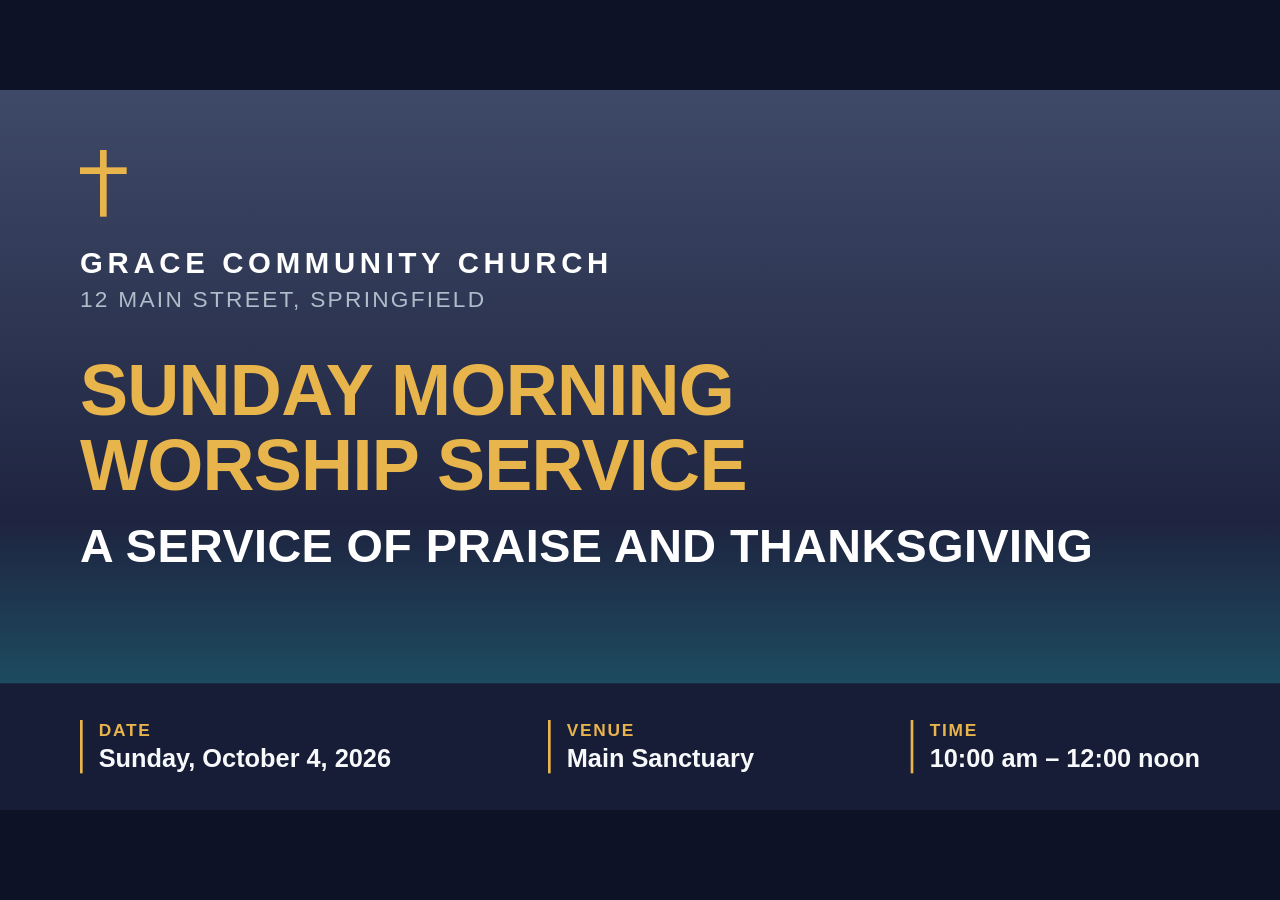
==== church-live-hosting-program/index.html @ 4b013458 "Add Church Live Hosting Program: a reusable, config-driven version for any church New self-contained" ====
<!DOCTYPE html>
<html lang="en">
<head>
  <meta charset="utf-8">
  <meta name="viewport" content="width=device-width, initial-scale=1">
  <title>Program</title>
  <meta name="description" content="Projector slideshow of the church program, driven from config.js.">
  <link rel="stylesheet" href="style.css">
  <script src="config.js"></script>
  <script src="theme.js"></script>
</head>
<body class="nobar">
  <div id="stage" class="stage" aria-live="polite"></div>

  <div id="progress" class="progress" aria-hidden="true"><i></i></div>
  <div id="toast" class="toast" role="status"></div>
  <div id="black" class="black" hidden></div>

  <nav class="controls" aria-label="Slideshow controls">
    <button type="button" data-act="prev" title="Previous (←)" aria-label="Previous slide">&#8592;</button>
    <span id="counter" class="counter">1 / 1</span>
    <button type="button" data-act="next" title="Next (→)" aria-label="Next slide">&#8594;</button>
    <span class="sep" aria-hidden="true"></span>
    <button type="button" data-act="index" title="Program list (G)">Program</button>
    <button type="button" data-act="theme" title="Dark / light (T)">Theme</button>
    <button type="button" data-act="full" title="Fullscreen (F)">Fullscreen</button>
    <button type="button" data-act="help" title="Shortcuts (?)">?</button>
  </nav>

  <section id="index" class="overlay" hidden aria-label="Program list">
    <div class="panel">
      <h2>Program list</h2>
      <ol id="indexList"></ol>
      <p class="hint">Click an item, or press Esc to close.</p>
    </div>
  </section>

  <section id="help" class="overlay" hidden aria-label="Keyboard shortcuts">
    <div class="panel narrow">
      <h2>Keyboard shortcuts</h2>
      <dl>
        <dt>→ ↓ Space PgDn</dt><dd>Next slide</dd>
        <dt>← ↑ Backspace PgUp</dt><dd>Previous slide</dd>
        <dt>Home / End</dt><dd>First / last slide</dd>
        <dt>12 then Enter</dt><dd>Jump to program item 12</dd>
        <dt>G</dt><dd>Program list</dd>
        <dt>F</dt><dd>Fullscreen</dd>
        <dt>B or .</dt><dd>Black screen</dd>
        <dt>T</dt><dd>Dark / light theme</dd>
        <dt>C</dt><dd>Show / hide the controls bar (hidden by default)</dd>
        <dt>M</dt><dd>Full / reduced animation</dd>
        <dt>P</dt><dd>Print or save as PDF</dd>
        <dt>H</dt><dd>Open the full Help page (new tab)</dd>
      </dl>
      <p class="hint">Press Esc to close.</p>
    </div>
  </section>

  <script src="script.js"></script>
</body>
</html>
---- church-live-hosting-program/style.css ----
/* Church Live Hosting Program — projector slideshow
   Flat, print-style design on a fixed 1920x1080 stage scaled to the screen. */

:root {
  /* Colours are set from config.js (theme.js); these are the defaults. */
  --navy: #1e2440;
  --navy-deep: #171d37;
  --slate: #3f4a68;
  --teal: #2f8a8f;
  --teal-light: #5fa3ab;
  --gold: #e8b44c;

  --paper: var(--navy);
  --ink: #f7f9fb;
  --muted: #aebdc9;
  --rule: #3a4668;
  --brand: var(--teal);
  --on-brand: #ffffff;
  --label: var(--gold);
  --ui-bg: var(--navy-deep);
  --ui-ink: #f1f5f8;
  --ui-line: #3a4668;
  --sans: "Segoe UI", "Helvetica Neue", Helvetica, Arial, "Liberation Sans", sans-serif;
  --dir: 1;
  --heavy: "Arial Black", "Segoe UI Black", "Helvetica Neue", Arial, sans-serif;
}

:root[data-dir="back"] { --dir: -1; }

:root[data-theme="light"] {
  --paper: #edf3f5;
  --ink: #1a2142;
  --muted: #52607c;
  --rule: #cbd8de;
  --label: #8f5f00;
}

* { box-sizing: border-box; margin: 0; padding: 0; }

html, body {
  height: 100%;
  overflow: hidden;
  background: #0d1226;      /* letterbox bars on non-16:9 projectors */
  color: var(--ink);
  font-family: var(--sans);
  -webkit-font-smoothing: antialiased;
}
body.idle { cursor: none; }

/* ---------- Stage ---------- */
.stage {
  position: absolute;
  left: 50%;
  top: 50%;
  width: 1920px;
  height: 1080px;
  transform: translate(-50%, -50%) scale(var(--s, 1));
  transform-origin: center center;
}

.slide {
  position: absolute;
  inset: 0;
  overflow: hidden;
  background: var(--paper);
  opacity: 0;
  visibility: hidden;
}
.slide.leaving { opacity: 1; visibility: visible; z-index: 1; }   /* old slide stays under the wipe */
.slide.active  { opacity: 1; visibility: visible; z-index: 2; }

/* Teal side panel shared by details and item slides */
.side {
  position: absolute;
  left: 0; top: 0; bottom: 0;
  width: 640px;
  padding: 70px 64px;
  background: var(--brand);
  color: var(--on-brand);
}
.side .org {
  font-size: 30px;
  line-height: 1.35;
  font-weight: 700;
  letter-spacing: .12em;
  text-transform: uppercase;
}
.side .org span { display: block; font-weight: 400; opacity: .8; letter-spacing: .06em; font-size: 26px; text-transform: none; margin-top: 10px; }

.main { position: absolute; left: 640px; right: 0; top: 0; bottom: 0; padding: 0 110px 0 120px; }

.running {
  position: absolute;
  left: 120px; right: 110px; top: 60px;
  padding-bottom: 18px;
  display: flex; justify-content: space-between;
  font-size: 22px; letter-spacing: .06em; text-transform: uppercase; color: var(--muted);
}
.running em { font-style: normal; font-weight: 700; color: var(--label); margin: 0 .35em; }
.running::after { content: ""; position: absolute; left: 0; right: 0; bottom: 0; height: 2px; background: var(--rule); }
.foot {
  position: absolute;
  left: 120px; right: 110px; bottom: 56px;
  display: flex; justify-content: space-between; align-items: baseline;
  font-size: 26px; letter-spacing: .08em; text-transform: uppercase; color: var(--muted);
}
.foot b { font-size: 38px; letter-spacing: 0; color: var(--ink); }

/* ---------- Flat cross ---------- */
.cross { position: relative; width: 70px; height: 100px; }
.cross::before, .cross::after { content: ""; position: absolute; background: currentColor; }
.cross::before { left: 30px; top: 0; width: 10px; height: 100px; }
.cross::after  { left: 0; top: 26px; width: 70px; height: 10px; }

/* ---------- Title ---------- */
.slide--title, .slide--end {
  /* these two slides keep the cover colours in both themes */
  --muted: #aebdc9;
  background: linear-gradient(180deg, var(--slate) 0%, var(--navy) 60%, #1d6a78 100%);
  color: var(--on-brand);
}
.t-main { position: absolute; left: 120px; right: 120px; top: 90px; }
.t-main .cross { margin-bottom: 44px; color: var(--gold); }
.t-main .church { font-size: 44px; font-weight: 800; letter-spacing: .16em; text-transform: uppercase; }
.t-main .place { margin-top: 10px; font-size: 34px; letter-spacing: .1em; text-transform: uppercase; color: var(--muted); }
.t-main h1 {
  margin-top: 62px;
  font-family: var(--heavy);
  font-size: 108px;
  line-height: 1.04;
  font-weight: 900;
  text-transform: uppercase;
  letter-spacing: -.01em;
  color: var(--gold);
}
.t-main h1 .ln { display: block; white-space: nowrap; }
.link { display: flex; align-items: center; gap: 26px; margin-top: 30px; font-size: 34px; font-weight: 700; letter-spacing: .32em; text-transform: uppercase; }
.link { color: var(--muted); }
.link::before, .link::after { content: ""; height: 2px; background: currentColor; opacity: .55; }
.link::before { width: 70px; }
.link::after  { width: 300px; }
.t-main h2 { margin-top: 28px; font-size: 70px; line-height: 1.05; font-weight: 800; text-transform: uppercase; letter-spacing: .01em; }

.t-band {
  position: absolute; left: 0; right: 0; bottom: 0; height: 190px;
  background: var(--navy-deep); color: #f7f9fb;
  display: flex; justify-content: space-between; gap: 40px;
  padding: 0 120px; align-items: center;
}
.t-band div { border-left: 4px solid var(--gold); padding-left: 24px; }
.t-band dt { font-size: 26px; font-weight: 700; letter-spacing: .1em; text-transform: uppercase; color: var(--gold); }
.t-band dd { margin-top: 6px; font-size: 38px; line-height: 1.15; font-weight: 700; white-space: nowrap; }

/* ---------- Details ---------- */
.slide--info .stack { margin-top: 70px; }
.slide--info .stack .part { font-family: var(--heavy); font-size: 58px; line-height: 1.04; font-weight: 900; text-transform: uppercase; letter-spacing: -.01em; }
.slide--info .stack .link { margin: 26px 0; font-size: 28px; }
.slide--info .stack .link::after { flex: 1; width: auto; }
.info { position: absolute; left: 120px; right: 110px; top: 50%; transform: translateY(-50%); }
.info .row { padding: 26px 0; border-bottom: 2px solid var(--rule); display: grid; grid-template-columns: 270px 1fr; column-gap: 30px; align-items: baseline; }
.info .row:first-child { border-top: 2px solid var(--rule); }
.info .row.break { margin-top: 56px; border-top: 2px solid var(--rule); }
.info dt { font-size: 32px; font-weight: 700; letter-spacing: .1em; text-transform: uppercase; color: var(--label); }
.info dd { font-size: 52px; line-height: 1.15; font-weight: 700; }

/* ---------- Item ---------- */
.side .num {
  position: absolute;
  left: 56px; bottom: 36px;
  font-family: var(--heavy);
  font-weight: 900;
  font-size: 360px;
  line-height: .85;
  letter-spacing: -.05em;
  color: var(--on-brand);
}
.body {
  position: absolute;
  left: 120px; right: 110px; top: 150px; bottom: 140px;
  display: flex; flex-direction: column; justify-content: center; gap: 54px;
}
.block .label { font-size: 54px; line-height: 1.2; font-weight: 700; color: var(--label); margin-bottom: 16px; text-wrap: balance; }
.block .value { font-size: 108px; line-height: 1.06; font-weight: 800; letter-spacing: -.01em; text-wrap: balance; }
.block .value.hymn { font-weight: 400; }
.block .sub { margin-top: 20px; font-size: 56px; line-height: 1.2; color: var(--muted); }
.block .text { font-size: 98px; line-height: 1.08; font-weight: 800; letter-spacing: -.01em; text-wrap: balance; }
.block .note { margin-top: 30px; padding-left: 28px; border-left: 6px solid var(--gold); font-size: 54px; line-height: 1.25; color: var(--muted); text-wrap: balance; }

.slide--multi .body { gap: 40px; }
.slide--multi .block .label { font-size: 42px; margin-bottom: 8px; }
.slide--multi .block .value { font-size: 80px; }
.slide--multi .block .sub { font-size: 42px; margin-top: 8px; }
.slide--multi .block .text { font-size: 66px; color: var(--ink); padding: 8px 0 8px 28px; border-left: 6px solid var(--gold); font-weight: 700; }

/* ---------- Closing ---------- */
.slide--end .t-main { top: 50%; transform: translateY(-50%); }
.slide--end .t-main h1 { margin-top: 50px; font-size: 96px; }
.slide--end .t-main h2 { font-size: 60px; }

/* ---------- UI chrome ---------- */
.progress { position: fixed; left: 0; right: 0; bottom: 0; height: 6px; background: rgba(0,0,0,.25); z-index: 5; }
.progress i { display: block; height: 100%; width: 0; background: var(--gold); transition: width .3s ease; }

.controls {
  position: fixed; left: 50%; bottom: 22px; transform: translateX(-50%); z-index: 20;
  display: flex; align-items: center; gap: 2px; padding: 6px;
  background: var(--ui-bg); border: 1px solid var(--ui-line); border-radius: 4px;
  box-shadow: 0 4px 16px rgba(0,0,0,.35);
  transition: opacity .3s ease;
}
body.idle .controls { opacity: 0; pointer-events: none; }
body.nobar .controls, body.nobar .progress { display: none; }
.controls button {
  font: 600 15px/1 var(--sans); color: var(--ui-ink);
  background: transparent; border: 0; border-radius: 3px; padding: 10px 14px; cursor: pointer;
}
.controls button:hover, .controls button:focus-visible { background: #2a3354; outline: 2px solid var(--gold); outline-offset: -2px; }
.counter { min-width: 76px; text-align: center; font: 600 15px var(--sans); color: #aebdc9; font-variant-numeric: tabular-nums; }
.sep { width: 1px; height: 22px; background: var(--ui-line); margin: 0 4px; }

.toast {
  position: fixed; top: 24px; right: 24px; z-index: 30; padding: 12px 20px;
  background: var(--ui-bg); color: var(--ui-ink); border-left: 6px solid var(--gold); border-radius: 2px;
  font: 700 26px var(--sans); opacity: 0; transition: opacity .2s; pointer-events: none;
}
.toast.show { opacity: 1; }

.black { position: fixed; inset: 0; background: #000; z-index: 40; }
.black[hidden], .overlay[hidden] { display: none; }

.overlay { position: fixed; inset: 0; z-index: 30; display: grid; place-items: center; background: rgba(10, 8, 7, .8); padding: 24px; }
.panel { width: min(1100px, 100%); max-height: 100%; overflow: auto; padding: 26px 32px; background: var(--ui-bg); border-top: 6px solid var(--gold); color: var(--ui-ink); }
.panel.narrow { width: min(640px, 100%); }
.panel h2 { font: 800 24px var(--sans); letter-spacing: .06em; text-transform: uppercase; margin-bottom: 16px; }
.panel .hint { margin-top: 16px; font-size: 14px; color: #aebdc9; }
.panel ol { list-style: none; columns: 2; column-gap: 28px; }
.panel li { break-inside: avoid; }
.panel li button {
  width: 100%; display: flex; gap: 12px; text-align: left; font: 500 16px/1.3 var(--sans); color: var(--ui-ink);
  background: transparent; border: 0; border-radius: 3px; padding: 7px 10px; cursor: pointer;
}
.panel li button:hover, .panel li button:focus-visible { background: #2a3354; outline: none; }
.panel li button.current { background: var(--teal); }
.panel li .n { flex: 0 0 34px; text-align: right; font-weight: 700; color: var(--gold); font-variant-numeric: tabular-nums; }
.panel li button.current .n { color: #fff; }
.panel dl { display: grid; grid-template-columns: auto 1fr; gap: 10px 22px; font-size: 16px; }
.panel dt { font-weight: 700; color: var(--gold); }

@media (max-width: 760px) { .panel ol { columns: 1; } .controls button { padding: 9px 10px; } }

/* ---------- Animation ----------
   Entrance only. Elements rest in their final state, so turning animation
   off (reduced motion, print) simply shows the finished slide. */
@keyframes wipe-fwd  { from { clip-path: inset(0 100% 0 0); } to { clip-path: inset(0 0 0 0); } }
@keyframes wipe-back { from { clip-path: inset(0 0 0 100%); } to { clip-path: inset(0 0 0 0); } }
@keyframes fade      { from { opacity: 0; } to { opacity: 1; } }
@keyframes slide-in  { from { opacity: 0; transform: translateX(calc(var(--dir) * 70px)); } to { opacity: 1; transform: none; } }
@keyframes rise-in   { from { opacity: 0; transform: translateY(46px); } to { opacity: 1; transform: none; } }
@keyframes slide-up  { from { transform: translateY(100%); } to { transform: none; } }
@keyframes num-in    { from { transform: translateY(115%); } to { transform: none; } }
@keyframes grow-x    { from { transform: scaleX(0); } to { transform: scaleX(1); } }
@keyframes grow-y    { from { transform: scaleY(0); } to { transform: scaleY(1); } }

.slide.active { animation: wipe-fwd .7s cubic-bezier(.77, 0, .18, 1) both; }
:root[data-dir="back"] .slide.active { animation-name: wipe-back; }

/* Item slides */
.slide--item .side .org { animation: slide-in .7s .35s cubic-bezier(.2, .8, .2, 1) both; }
.slide--item .num       { animation: num-in .85s .45s cubic-bezier(.16, 1, .3, 1) both; }
.slide--item .running   { animation: fade .6s .5s both; }
.slide--item .running::after { transform-origin: left; animation: grow-x .9s .45s cubic-bezier(.7, 0, .2, 1) both; }
.slide--item .block     { animation: slide-in .75s calc(.5s + var(--i, 0) * .15s) cubic-bezier(.2, .8, .2, 1) both; }
.slide--item .foot      { animation: fade .6s 1.05s both; }

/* Details slide */
.slide--info .side .org { animation: slide-in .7s .35s cubic-bezier(.2, .8, .2, 1) both; }
.slide--info .stack     { animation: rise-in .8s .5s cubic-bezier(.2, .8, .2, 1) both; }
.slide--info .row       { animation: slide-in .75s calc(.45s + var(--i, 0) * .11s) cubic-bezier(.2, .8, .2, 1) both; }

/* Title and closing slides */
.t-main .cross::before  { transform-origin: top; animation: grow-y .6s .4s cubic-bezier(.7, 0, .2, 1) both; }
.t-main .cross::after   { transform-origin: center; animation: grow-x .5s .85s cubic-bezier(.7, 0, .2, 1) both; }
.t-main .church         { animation: slide-in .75s .6s cubic-bezier(.2, .8, .2, 1) both; }
.t-main .place          { animation: slide-in .75s .72s cubic-bezier(.2, .8, .2, 1) both; }
.t-main h1              { animation: rise-in .85s .9s cubic-bezier(.2, .8, .2, 1) both; }
.t-main .link           { animation: slide-in .75s 1.05s cubic-bezier(.2, .8, .2, 1) both; }
.t-main h2              { animation: rise-in .85s 1.2s cubic-bezier(.2, .8, .2, 1) both; }
.t-band                 { animation: slide-up .75s .8s cubic-bezier(.16, 1, .3, 1) both; }
.t-band div             { animation: rise-in .65s 1.4s cubic-bezier(.2, .8, .2, 1) both; }
.t-band div:nth-child(2) { animation-delay: 1.52s; }
.t-band div:nth-child(3) { animation-delay: 1.64s; }

/* Reduced motion (OS setting, or the M key): plain fade, no movement */
:root[data-motion="reduced"] *,
:root[data-motion="reduced"] *::before,
:root[data-motion="reduced"] *::after { animation: none !important; }
:root[data-motion="reduced"] .slide.active { animation: fade .3s both !important; }

/* ---------- Print / save as PDF: one slide per page ---------- */
@page { size: 1920px 1080px; margin: 0; }
@media print {
  html, body { height: auto; overflow: visible; background: none; }
  *, *::before, *::after { animation: none !important; }
  .controls, .progress, .toast, .black, .overlay { display: none !important; }
  .stage { position: static; transform: none; width: 1920px; height: auto; }
  .slide, .slide.active {
    position: relative; width: 1920px; height: 1080px;
    opacity: 1; visibility: visible; clip-path: none;
    page-break-after: always; break-after: page;
    -webkit-print-color-adjust: exact; print-color-adjust: exact;
  }
}
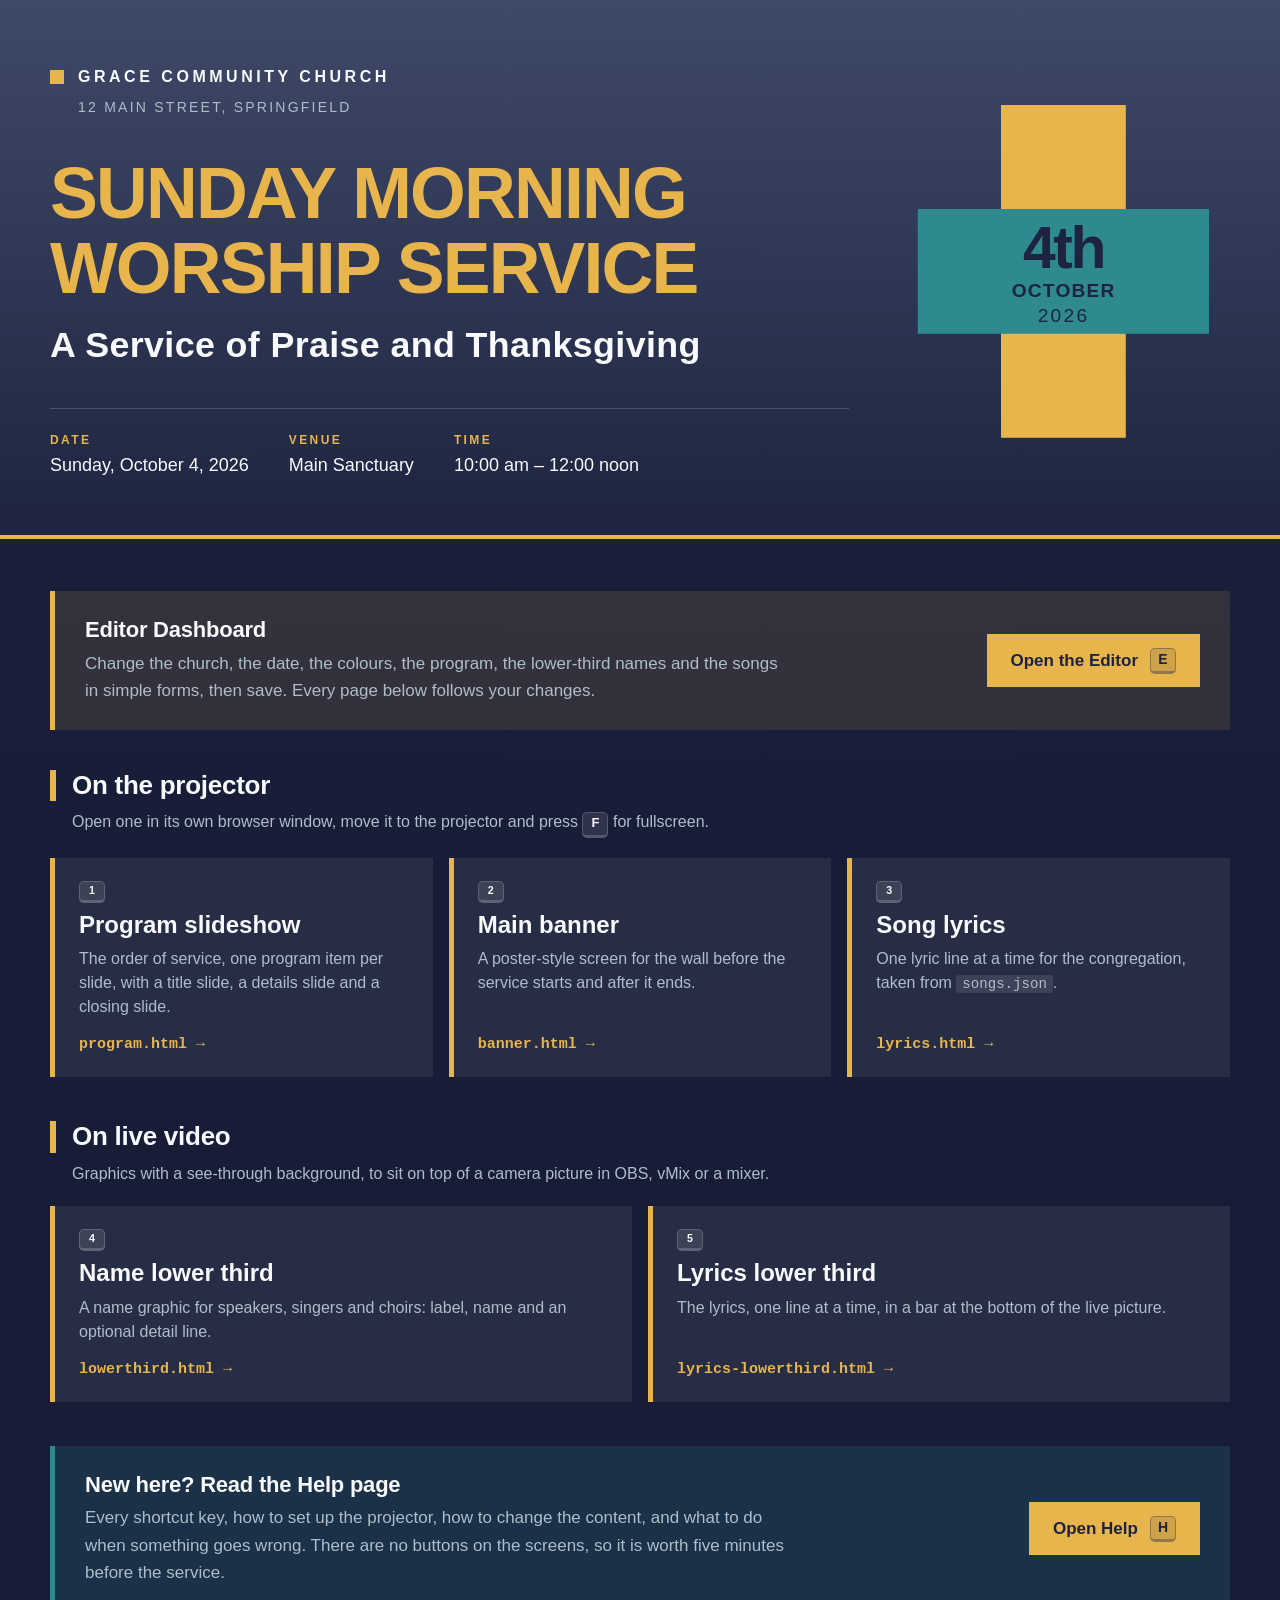
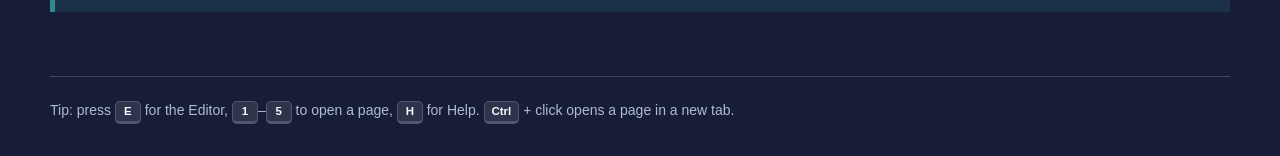
==== commit bbbaa4e1: "Church Live Hosting Program: add config-driven home page with Editor link The slideshow moves to pro" ====
--- a/church-live-hosting-program/index.html
+++ b/church-live-hosting-program/index.html
@@ -3,59 +3,108 @@
 <head>
   <meta charset="utf-8">
   <meta name="viewport" content="width=device-width, initial-scale=1">
-  <title>Program</title>
-  <meta name="description" content="Projector slideshow of the church program, driven from config.js.">
-  <link rel="stylesheet" href="style.css">
-  <script src="config.js"></script>
-  <script src="theme.js"></script>
+  <title>Church Live Hosting Program</title>
+  <meta name="description" content="Start here: the program slideshow, main banner, lyrics, lower thirds and the Editor Dashboard, all driven from config.json and songs.json.">
+  <link rel="stylesheet" href="home.css">
+  <script src="data.js"></script>
 </head>
-<body class="nobar">
-  <div id="stage" class="stage" aria-live="polite"></div>
+<body>
 
-  <div id="progress" class="progress" aria-hidden="true"><i></i></div>
-  <div id="toast" class="toast" role="status"></div>
-  <div id="black" class="black" hidden></div>
+<header class="hero" id="top">
+  <div class="wrap hero-grid">
+    <div class="hero-text">
+      <p class="church"><i class="mark" aria-hidden="true"></i><span id="church"></span></p>
+      <p class="place" id="place" hidden></p>
 
-  <nav class="controls" aria-label="Slideshow controls">
-    <button type="button" data-act="prev" title="Previous (←)" aria-label="Previous slide">&#8592;</button>
-    <span id="counter" class="counter">1 / 1</span>
-    <button type="button" data-act="next" title="Next (→)" aria-label="Next slide">&#8594;</button>
-    <span class="sep" aria-hidden="true"></span>
-    <button type="button" data-act="index" title="Program list (G)">Program</button>
-    <button type="button" data-act="theme" title="Dark / light (T)">Theme</button>
-    <button type="button" data-act="full" title="Fullscreen (F)">Fullscreen</button>
-    <button type="button" data-act="help" title="Shortcuts (?)">?</button>
-  </nav>
+      <h1 id="headline"></h1>
+      <p class="and" id="connector" hidden><span id="connectorText"></span></p>
+      <p class="program" id="program" hidden></p>
 
-  <section id="index" class="overlay" hidden aria-label="Program list">
-    <div class="panel">
-      <h2>Program list</h2>
-      <ol id="indexList"></ol>
-      <p class="hint">Click an item, or press Esc to close.</p>
+      <dl class="facts" id="facts"></dl>
+    </div>
+
+    <div class="cross" id="cross" aria-hidden="true">
+      <svg viewBox="0 0 400 400" focusable="false">
+        <rect class="arm-v" x="125" y="0" width="150" height="400"/>
+        <rect class="arm-h" x="25" y="125" width="350" height="150"/>
+      </svg>
+      <div class="plate" id="plate">
+        <span class="plate-day" id="plateDay"></span>
+        <span class="plate-month" id="plateMonth"></span>
+        <span class="plate-year" id="plateYear"></span>
+      </div>
+    </div>
+  </div>
+</header>
+
+<main class="wrap">
+
+  <section class="help-strip edit-strip" aria-labelledby="g-edit">
+    <div>
+      <h2 id="g-edit">Editor Dashboard</h2>
+      <p>Change the church, the date, the colours, the program, the lower-third names and the songs in simple forms, then save. Every page below follows your changes.</p>
+    </div>
+    <a class="btn" href="editor.html" data-key="e">Open the Editor <kbd>E</kbd></a>
+  </section>
+
+  <section class="group" aria-labelledby="g-screen">
+    <h2 id="g-screen">On the projector</h2>
+    <p class="group-note">Open one in its own browser window, move it to the projector and press <kbd>F</kbd> for fullscreen.</p>
+    <div class="cards">
+      <a class="card" href="program.html" data-key="1">
+        <span class="card-k"><kbd>1</kbd></span>
+        <strong>Program slideshow</strong>
+        <span class="card-d">The order of service, one program item per slide, with a title slide, a details slide and a closing slide.</span>
+        <em>program.html →</em>
+      </a>
+      <a class="card" href="banner.html" data-key="2">
+        <span class="card-k"><kbd>2</kbd></span>
+        <strong>Main banner</strong>
+        <span class="card-d">A poster-style screen for the wall before the service starts and after it ends.</span>
+        <em>banner.html →</em>
+      </a>
+      <a class="card" href="lyrics.html" data-key="3">
+        <span class="card-k"><kbd>3</kbd></span>
+        <strong>Song lyrics</strong>
+        <span class="card-d">One lyric line at a time for the congregation, taken from <code>songs.json</code>.</span>
+        <em>lyrics.html →</em>
+      </a>
     </div>
   </section>
 
-  <section id="help" class="overlay" hidden aria-label="Keyboard shortcuts">
-    <div class="panel narrow">
-      <h2>Keyboard shortcuts</h2>
-      <dl>
-        <dt>→ ↓ Space PgDn</dt><dd>Next slide</dd>
-        <dt>← ↑ Backspace PgUp</dt><dd>Previous slide</dd>
-        <dt>Home / End</dt><dd>First / last slide</dd>
-        <dt>12 then Enter</dt><dd>Jump to program item 12</dd>
-        <dt>G</dt><dd>Program list</dd>
-        <dt>F</dt><dd>Fullscreen</dd>
-        <dt>B or .</dt><dd>Black screen</dd>
-        <dt>T</dt><dd>Dark / light theme</dd>
-        <dt>C</dt><dd>Show / hide the controls bar (hidden by default)</dd>
-        <dt>M</dt><dd>Full / reduced animation</dd>
-        <dt>P</dt><dd>Print or save as PDF</dd>
-        <dt>H</dt><dd>Open the full Help page (new tab)</dd>
-      </dl>
-      <p class="hint">Press Esc to close.</p>
+  <section class="group" aria-labelledby="g-video">
+    <h2 id="g-video">On live video</h2>
+    <p class="group-note">Graphics with a see-through background, to sit on top of a camera picture in OBS, vMix or a mixer.</p>
+    <div class="cards two">
+      <a class="card" href="lowerthird.html" data-key="4">
+        <span class="card-k"><kbd>4</kbd></span>
+        <strong>Name lower third</strong>
+        <span class="card-d">A name graphic for speakers, singers and choirs: label, name and an optional detail line.</span>
+        <em>lowerthird.html →</em>
+      </a>
+      <a class="card" href="lyrics-lowerthird.html" data-key="5">
+        <span class="card-k"><kbd>5</kbd></span>
+        <strong>Lyrics lower third</strong>
+        <span class="card-d">The lyrics, one line at a time, in a bar at the bottom of the live picture.</span>
+        <em>lyrics-lowerthird.html →</em>
+      </a>
     </div>
   </section>
 
-  <script src="script.js"></script>
+  <section class="help-strip" aria-labelledby="g-help">
+    <div>
+      <h2 id="g-help">New here? Read the Help page</h2>
+      <p>Every shortcut key, how to set up the projector, how to change the content, and what to do when something goes wrong. There are no buttons on the screens, so it is worth five minutes before the service.</p>
+    </div>
+    <a class="btn" href="help.html" data-key="h">Open Help <kbd>H</kbd></a>
+  </section>
+
+</main>
+
+<footer class="wrap foot">
+  <p>Tip: press <kbd>E</kbd> for the Editor, <kbd>1</kbd>–<kbd>5</kbd> to open a page, <kbd>H</kbd> for Help. <kbd>Ctrl</kbd> + click opens a page in a new tab.</p>
+</footer>
+
+<script src="home.js"></script>
 </body>
 </html>
--- a/church-live-hosting-program/home.css
+++ b/church-live-hosting-program/home.css
@@ -0,0 +1,140 @@
+/* Home (index) page — the first page people see. A normal scrolling page. */
+
+:root {
+  /* Palette taken from the Rev. Haidau 80th book cover. */
+  --navy: #1e2440;
+  --navy-deep: #171d37;
+  --slate: #3f4a68;
+  --teal: #2f8a8f;
+  --gold: #e8b44c;
+
+  --ink: #f7f9fb;
+  --muted: #aebdc9;
+  --line: rgba(247, 249, 251, .18);
+  --card: rgba(255, 255, 255, .07);
+  --card-hover: rgba(255, 255, 255, .14);
+  --sans: "Segoe UI", "Helvetica Neue", Helvetica, Arial, "Liberation Sans", sans-serif;
+  --mono: Consolas, "SFMono-Regular", Menlo, "Courier New", monospace;
+}
+
+* { box-sizing: border-box; margin: 0; padding: 0; }
+html { background: var(--navy-deep); }
+body {
+  min-height: 100vh;
+  display: flex; flex-direction: column;
+  background: linear-gradient(180deg, var(--navy) 0%, var(--navy-deep) 100%) fixed;
+  color: var(--ink);
+  font: 17px/1.6 var(--sans);
+  -webkit-font-smoothing: antialiased;
+}
+.wrap { width: min(1180px, 100% - 48px); margin: 0 auto; }
+a { color: var(--gold); }
+:focus-visible { outline: 3px solid var(--gold); outline-offset: 3px; }
+
+kbd {
+  display: inline-block; min-width: 26px; padding: 1px 7px 2px; text-align: center;
+  font: 700 .82em/1.4 var(--sans); color: var(--ink);
+  background: rgba(255, 255, 255, .1); border: 1px solid var(--line); border-bottom-width: 3px; border-radius: 5px;
+}
+code { font: .88em var(--mono); background: rgba(255, 255, 255, .1); padding: 1px 6px; border-radius: 3px; }
+
+/* ---------- Hero ---------- */
+.hero { background: linear-gradient(180deg, var(--slate) 0%, var(--navy) 100%); padding: 64px 0 56px; border-bottom: 4px solid var(--gold); overflow: hidden; }
+.hero-grid { display: grid; grid-template-columns: minmax(0, 1fr) auto; gap: 48px; align-items: center; }
+
+.church { display: flex; align-items: center; gap: 14px; font-size: 16px; font-weight: 700; letter-spacing: .22em; text-transform: uppercase; }
+.mark { display: block; width: 14px; height: 14px; background: var(--gold); flex: none; }
+.place { margin: 6px 0 0 28px; font-size: 14px; letter-spacing: .16em; text-transform: uppercase; color: var(--muted); }
+
+h1 { margin-top: 38px; font-size: clamp(36px, 5.6vw, 76px); line-height: 1.04; font-weight: 800; letter-spacing: -.025em; text-transform: uppercase; color: var(--gold); }
+h1 span { display: block; }
+.and { display: flex; align-items: center; gap: 18px; margin-top: 20px; font-size: clamp(18px, 2vw, 26px); font-weight: 700; letter-spacing: .34em; text-transform: uppercase; color: var(--muted); }
+.and::before { content: ""; flex: 0 0 56px; height: 2px; background: currentColor; }
+.and::after { content: ""; flex: 1; max-width: 220px; height: 2px; background: var(--line); }
+.program { margin-top: 12px; font-size: clamp(22px, 2.8vw, 36px); font-weight: 600; letter-spacing: .01em; }
+
+.facts { display: flex; flex-wrap: wrap; gap: 14px 40px; margin-top: 34px; padding-top: 22px; border-top: 1px solid var(--line); }
+.facts dt { font-size: 12px; font-weight: 700; letter-spacing: .2em; text-transform: uppercase; color: var(--gold); }
+.facts dd { font-size: 18px; }
+
+/* Cross with the date plate, like the main banner */
+.cross { position: relative; width: clamp(200px, 26vw, 340px); aspect-ratio: 1; }
+.cross svg { display: block; width: 100%; height: 100%; }
+.cross .arm-h { fill: var(--teal); }
+.cross .arm-v { fill: var(--gold); }
+.plate { position: absolute; inset: 31.25%; display: flex; flex-direction: column; align-items: center; justify-content: center; text-align: center; line-height: 1; color: var(--navy); }
+.plate-day { font-size: clamp(30px, 4.6vw, 60px); font-weight: 800; letter-spacing: -.04em; }
+.plate-month { margin-top: 4px; font-size: clamp(12px, 1.5vw, 20px); font-weight: 600; letter-spacing: .06em; text-transform: uppercase; }
+.plate-year { margin-top: 5px; font-size: clamp(12px, 1.5vw, 20px); font-weight: 300; letter-spacing: .12em; }
+
+/* ---------- Page groups ---------- */
+main { padding: 52px 0 24px; }
+.group { margin-bottom: 44px; }
+h2 { font-size: 26px; line-height: 1.2; font-weight: 800; letter-spacing: -.01em; padding-left: 16px; border-left: 6px solid var(--gold); }
+.group-note { margin: 8px 0 20px 22px; color: var(--muted); font-size: 16px; }
+
+.cards { display: grid; grid-template-columns: repeat(3, minmax(0, 1fr)); gap: 16px; }
+.cards.two { grid-template-columns: repeat(2, minmax(0, 1fr)); }
+.card {
+  display: flex; flex-direction: column; gap: 8px;
+  padding: 22px 24px 20px;
+  background: var(--card); border-left: 5px solid var(--gold);
+  color: var(--ink); text-decoration: none;
+  transition: background .2s, transform .2s;
+}
+.card:hover, .card:focus-visible { background: var(--card-hover); transform: translateY(-2px); }
+.card-k { font-size: 13px; color: var(--muted); }
+.card strong { font-size: 24px; line-height: 1.2; }
+.card-d { flex: 1; font-size: 16px; line-height: 1.5; color: var(--muted); }
+.card em { margin-top: 6px; font-style: normal; font-weight: 700; font-size: 15px; color: var(--gold); font-family: var(--mono); }
+
+/* ---------- Help strip ---------- */
+.help-strip {
+  display: flex; align-items: center; justify-content: space-between; gap: 28px; flex-wrap: wrap;
+  margin-bottom: 40px; padding: 26px 30px;
+  background: rgba(47, 138, 143, .18); border-left: 5px solid var(--teal);
+}
+.help-strip h2 { padding: 0; border: 0; font-size: 22px; }
+.help-strip p { margin-top: 6px; max-width: 700px; color: var(--muted); }
+.btn {
+  display: inline-flex; align-items: center; gap: 12px;
+  padding: 13px 24px; background: var(--gold); color: var(--navy);
+  font-weight: 800; font-size: 17px; text-decoration: none;
+  transition: background .2s;
+}
+.btn:hover, .btn:focus-visible { background: #f2c566; }
+.btn kbd { color: var(--navy); background: rgba(30, 36, 64, .12); border-color: rgba(30, 36, 64, .35); }
+
+/* ---------- Footer ---------- */
+.foot { margin-top: auto; display: flex; justify-content: space-between; gap: 8px 24px; flex-wrap: wrap; padding: 22px 0 32px; border-top: 1px solid var(--line); font-size: 14px; color: var(--muted); }
+
+/* ---------- Small screens ---------- */
+@media (max-width: 900px) {
+  .hero { padding: 40px 0 36px; }
+  .hero-grid { grid-template-columns: minmax(0, 1fr); gap: 32px; }
+  .cross { width: 200px; }
+  .cards, .cards.two { grid-template-columns: minmax(0, 1fr); }
+}
+@media (max-width: 560px) {
+  body { font-size: 16px; }
+  .wrap { width: min(1180px, 100% - 32px); }
+  h1 { margin-top: 28px; }
+  .help-strip { padding: 22px 20px; }
+}
+@media (hover: none) { .foot kbd { display: none; } }
+@media (prefers-reduced-motion: reduce) { .card, .btn { transition: none; } .card:hover, .card:focus-visible { transform: none; } }
+
+@media print {
+  html, body { background: #fff; color: #000; }
+  .hero { background: none; border-bottom: 3pt solid var(--teal); }
+  h1, .and, .program, .facts dd, .church { color: #000; }
+  .cross { display: none; }
+  .card, .help-strip { background: none; border: 1px solid #999; color: #000; }
+  .card-d, .group-note, .help-strip p { color: #333; }
+  a, .card em, .facts dt { color: #000; }
+  .btn { display: none; }
+}
+
+/* ---------- Config-driven bits ---------- */
+[hidden] { display: none !important; }
+.edit-strip { background: rgba(232, 180, 76, .12); border-left-color: var(--gold); }
